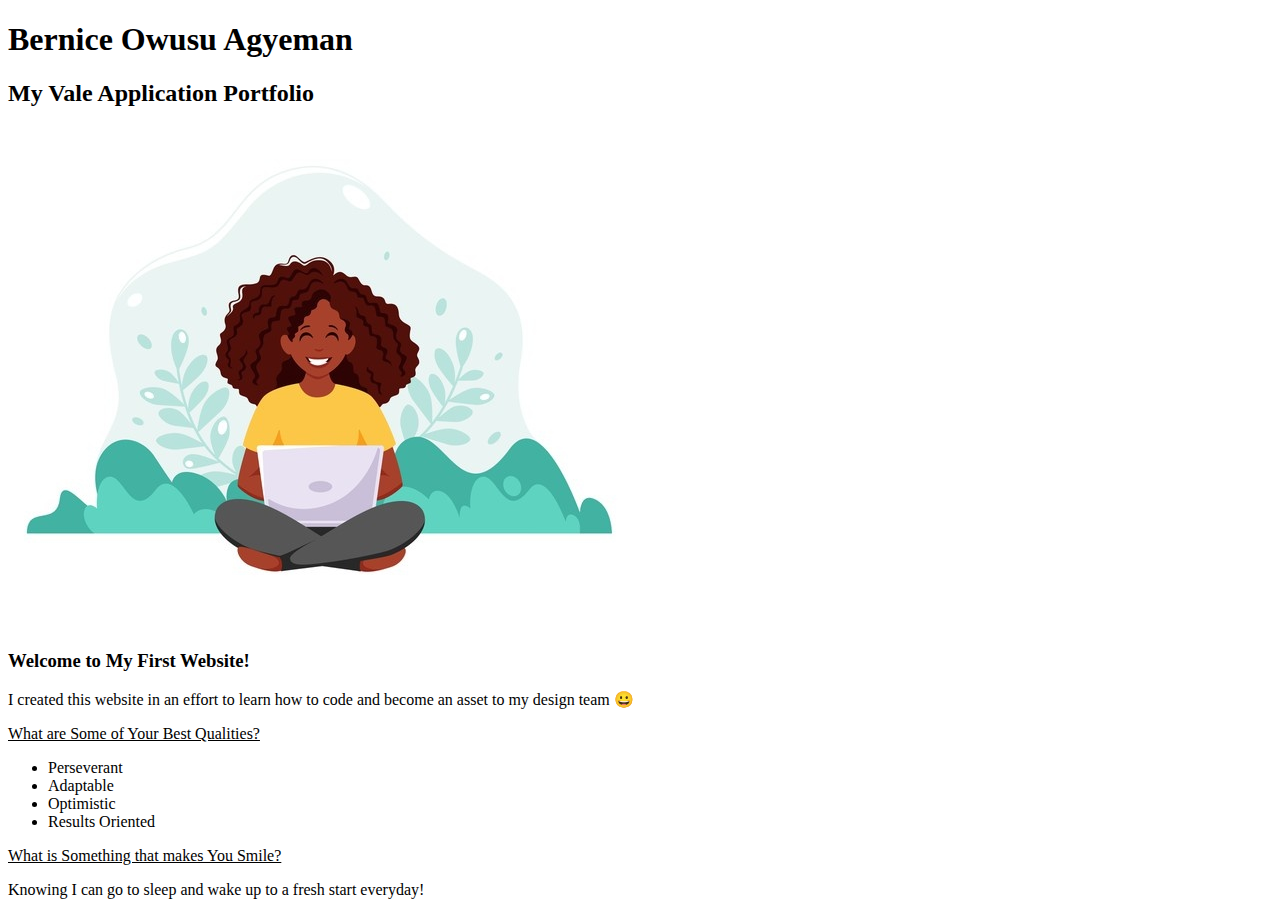
==== cv.html @ 6b208ef1 "Created Vale Applicaiton Portfolio" ====
<!DOCTYPE html>
<!--[if lt IE 7]>      <html class="no-js lt-ie9 lt-ie8 lt-ie7"> <![endif]-->
<!--[if IE 7]>         <html class="no-js lt-ie9 lt-ie8"> <![endif]-->
<!--[if IE 8]>         <html class="no-js lt-ie9"> <![endif]-->
<!--[if gt IE 8]>      <html class="no-js"> <!--<![endif]-->
<html>
  <head>
    <meta charset="utf-8">
    <meta http-equiv="X-UA-Compatible" content="IE=edge">
    <title>Bernice's Portfolio</title>
    <meta name="description" content="">
    <meta name="viewport" content="width=device-width, initial-scale=1">
    <link rel="stylesheet" href="">
  </head>
  <body>
    <!--[if lt IE 7]>
      <p class="browsehappy">You are using an <strong>outdated</strong> browser. Please <a href="#">upgrade your browser</a> to improve your experience.</p>
    <![endif]-->
  
    <div>
      <h1>Bernice Owusu Agyeman</h1>
    </div>
    <div>
      <h2>My Vale Application Portfolio</h2>
      <img src="Illustration papa.jpg" alt="Black Girl Using Laptop Illustration">
    </div>
    <div>
      <h3>Welcome to My First Website!</h3>
      <p>I created this website in an effort to learn how to code and become an asset to my design team 😀</p>
    </div>
    <div>
      <p>
        <u>
          What are Some of Your Best Qualities?
          </u>
      </p>
          <ul> 
            <li>Perseverant</li>
            <li>Adaptable</li>
            <li> Optimistic</li>
            <li>Results Oriented</li>
            </ul>
            <p>
              <u>
                What is Something that makes You Smile?
                </u>
            </p>
            <p>Knowing I can go to sleep and wake up to a fresh start everyday! </p>
            
    </div>
  </body>
</html>
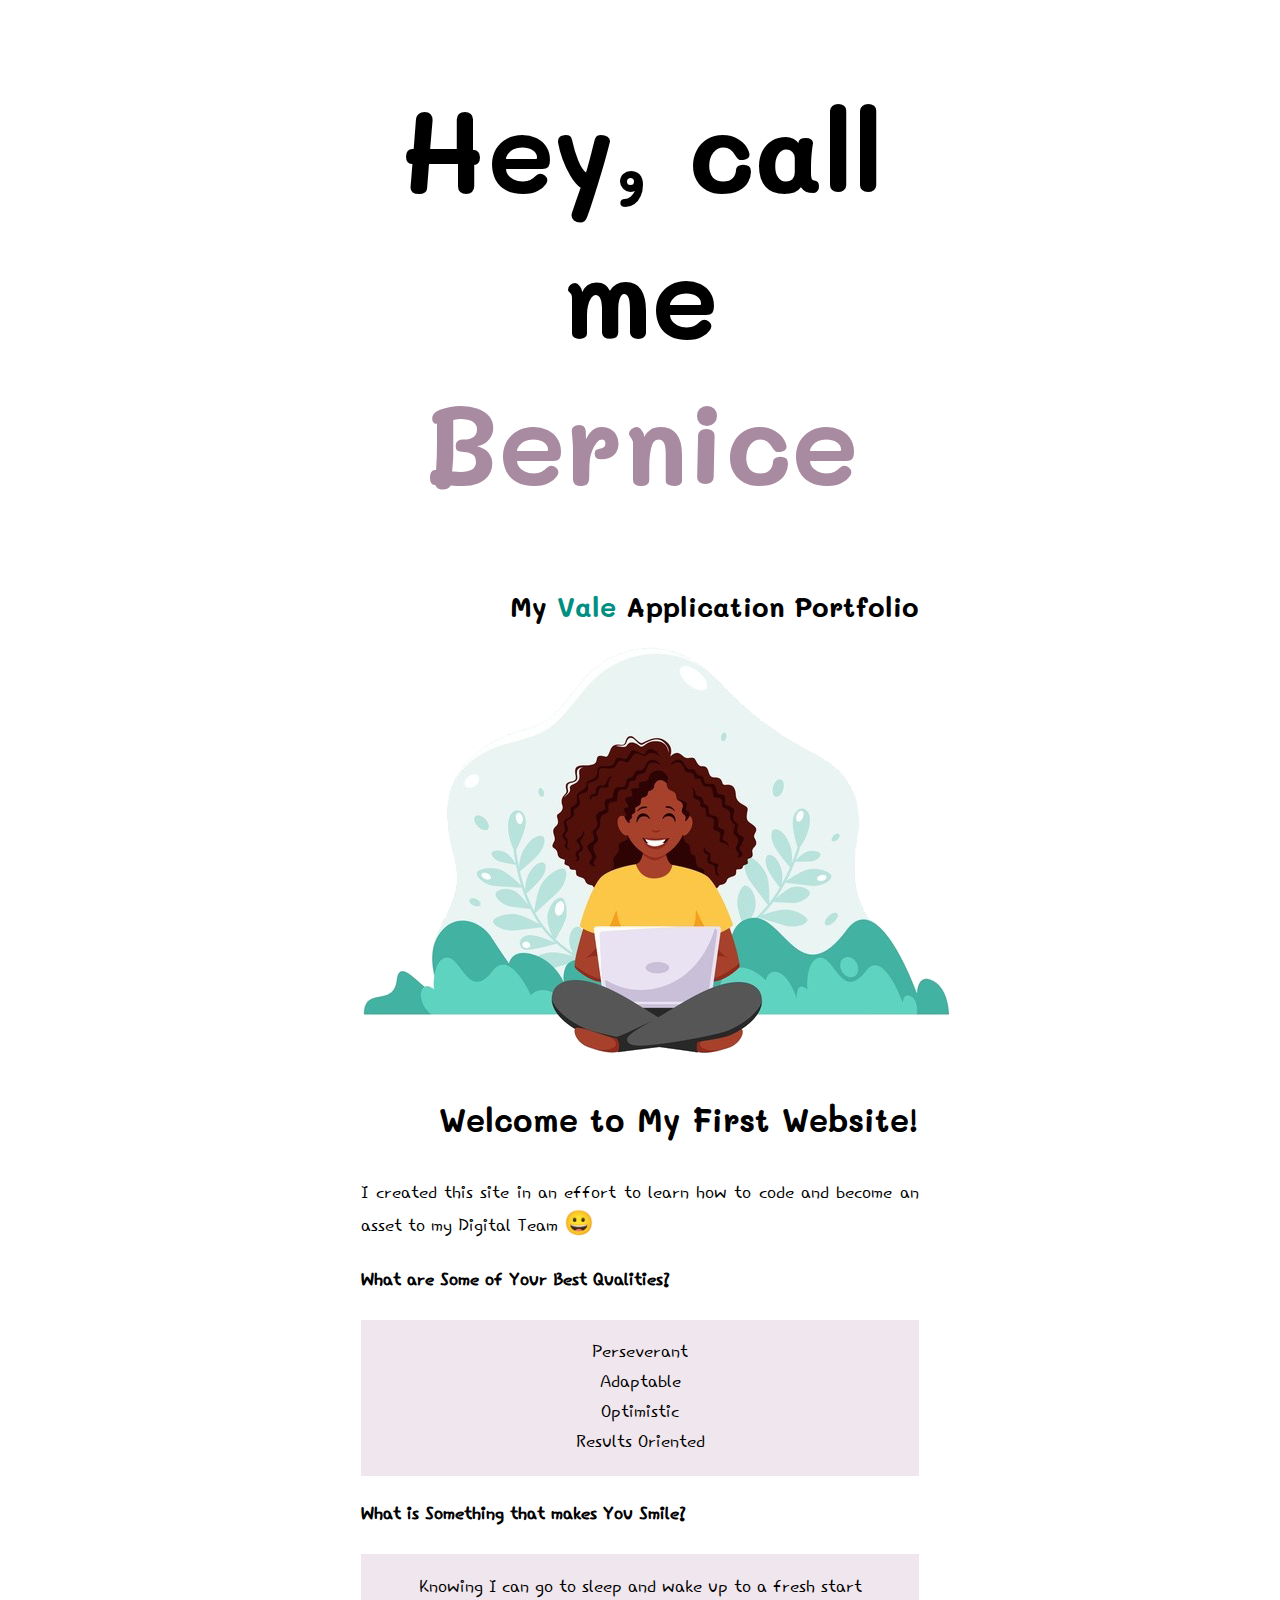
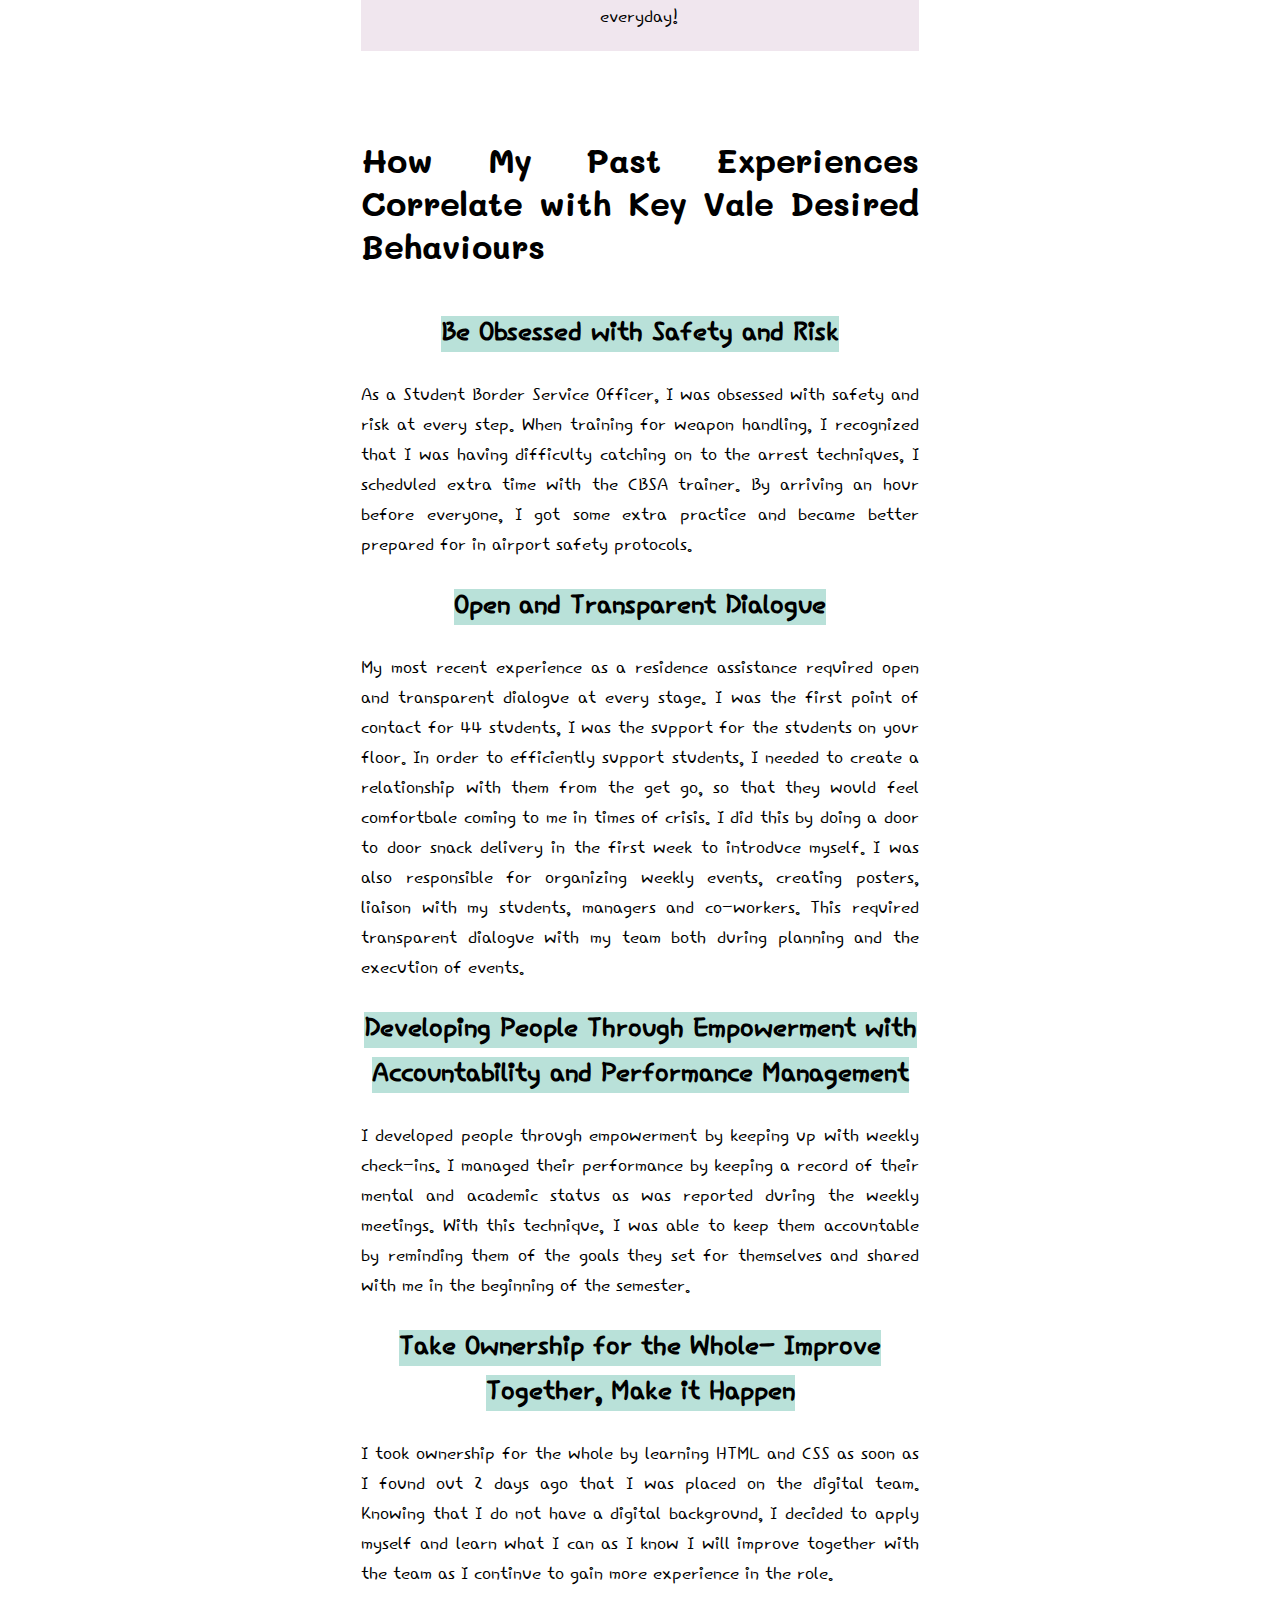
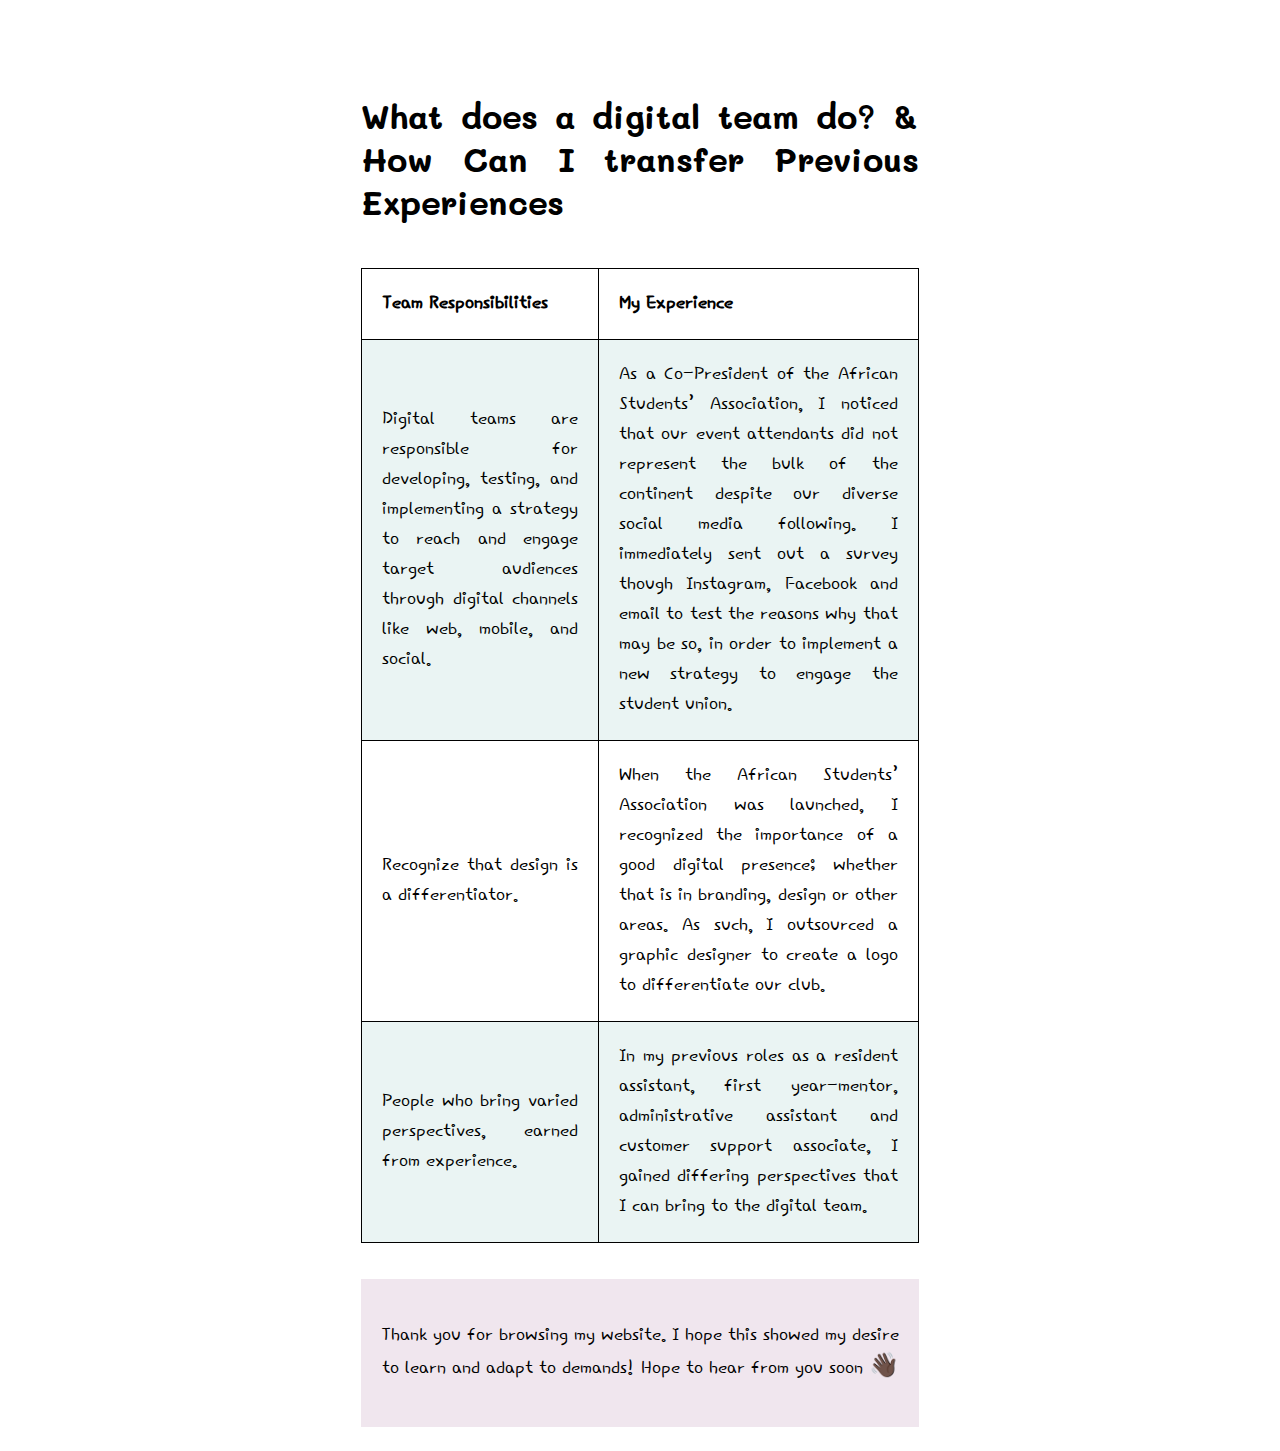
==== commit 6ccfdd69: "Final Product" ====
--- a/cv.html
+++ b/cv.html
@@ -4,51 +4,181 @@
 <!--[if IE 8]>         <html class="no-js lt-ie9"> <![endif]-->
 <!--[if gt IE 8]>      <html class="no-js"> <!--<![endif]-->
 <html>
-  <head>
-    <meta charset="utf-8">
-    <meta http-equiv="X-UA-Compatible" content="IE=edge">
-    <title>Bernice's Portfolio</title>
-    <meta name="description" content="">
-    <meta name="viewport" content="width=device-width, initial-scale=1">
-    <link rel="stylesheet" href="">
-  </head>
-  <body>
-    <!--[if lt IE 7]>
+
+<head>
+  <meta charset="utf-8">
+  <meta http-equiv="X-UA-Compatible" content="IE=edge">
+  <title>Bernice's Portfolio</title>
+  <meta name="description" content="">
+  <meta name="viewport" content="width=device-width, initial-scale=1">
+  <link rel="stylesheet" href="cv.css">
+  <link rel="preconnect" href="https://fonts.gstatic.com">
+<link href="https://fonts.googleapis.com/css2?family=Hi+Melody&family=Mali:wght@400;600;700&display=swap" rel="stylesheet">
+<link href="https://fonts.googleapis.com/css2?family=Dawning+of+a+New+Day&display=swap" rel="stylesheet">
+
+</head>
+
+<body>
+  <!--[if lt IE 7]>
       <p class="browsehappy">You are using an <strong>outdated</strong> browser. Please <a href="#">upgrade your browser</a> to improve your experience.</p>
     <![endif]-->
+
+  <div>
+    <h1>Hey, call me 
+      <span id="myname">Bernice</span>
+      </h1>
+  </div>
   
+  <div >
+    <h2>My 
+      <span id="company"> Vale </span>
+     Application Portfolio</h2>
+    <img src="Illustration papa.png" alt="Black Girl Using Laptop Illustration">
+  </div>
+  
+  <div>
+    <h3>Welcome to My First Website!</h3>
+    <p>I created this site in an effort to learn how to code and become an asset to my Digital Team 😀</p>
+  </div>
+  
+  <div>
+    <p>
+      <b>
+        What are Some of Your Best Qualities?
+      </b>
+    </p>
+    <ul class="vale">
+      <li>Perseverant</li>
+      <li>Adaptable</li>
+      <li> Optimistic</li>
+      <li>Results Oriented</li>
+    </ul>
+    <p>
+      <b>
+        What is Something that makes You Smile?
+      </b>
+    </p>
+    <p class="vale">Knowing I can go to sleep and wake up to a fresh start everyday! </p>
+  </div>
+    
+    <br>
+
     <div>
-      <h1>Bernice Owusu Agyeman</h1>
+      <h4>How My Past Experiences Correlate with Key Vale Desired Behaviours</h4>
+      <p class="thing">
+        <b class="highlight">Be Obsessed with Safety and Risk</b>
+      </p>
+      <p>As a Student Border Service Officer,
+        I was obsessed with safety and risk at every step.
+        When training for weapon handling,
+        I recognized that I was having difficulty catching
+        on to the arrest techniques, I scheduled extra time
+        with the CBSA trainer.
+        By arriving an hour before everyone, I got some
+        extra practice and became better prepared for in airport
+        safety protocols.
+      </p>
+      
+      <p class="thing">
+        <b class="highlight">Open and Transparent Dialogue</b>
+      </p>
+      <p>My most recent experience as a residence 
+        assistance required open and transparent 
+        dialogue at every stage.  I was the first point of 
+        contact for 44 students, I was the support for the 
+        students on your floor. In order to efficiently 
+        support students, I needed to create a relationship with them from the get go,
+         so that they would feel comfortbale coming to me in times of crisis. I did this by doing a door to door snack delivery in the first week to introduce myself. 
+          I was also responsible
+         for organizing weekly events, creating posters,
+         liaison with my students, managers and co-workers. 
+         This required transparent dialogue with my team both during planning and the execution of events.
+      </p>
+
+      <p class="thing">
+        <b class="highlight">Developing People Through 
+          Empowerment with Accountability
+           and Performance Management 
+        </b>
+      </p>
+      <p>
+        I developed people through empowerment
+         by keeping up with weekly check-ins. 
+         I managed their performance by keeping a 
+         record of their mental and academic status
+          as was reported during the weekly meetings.
+           With this technique, I was able to keep them
+            accountable by reminding them of the goals
+             they set for themselves
+         and shared with me in the beginning of the semester. 
+      </p>
+      <p class="thing">
+        <b class="highlight">      
+          Take Ownership for the Whole- 
+          Improve Together, Make it Happen
+        </b>
+      </p>
+      <p>
+        I took ownership for the whole by learning 
+        HTML and CSS as soon as I found out 2 days 
+        ago that I was placed on the digital team. 
+        Knowing that I do not have a digital background, 
+        I decided to apply myself and learn what I can
+         as I know I will improve together with the
+         team as I continue to gain more experience in the role. 
+      </p>
     </div>
+      <br>
+      <br>
     <div>
-      <h2>My Vale Application Portfolio</h2>
-      <img src="Illustration papa.jpg" alt="Black Girl Using Laptop Illustration">
+      <h4>What does a digital team do? & How Can I transfer Previous Experiences</h4>
+        <table>
+          <tr>
+            <th>
+              Team Responsibilities</th>
+            <th>My Experience</th>
+          </tr>
+          <tr>
+            <td>Digital teams are responsible for developing,
+               testing, and implementing a strategy to reach 
+               and engage target audiences 
+              through digital channels like web, 
+              mobile, and social.
+            </td>
+            <td>
+              As a Co-President of the African Students’
+               Association, I noticed that our event attendants
+                did not represent the bulk of the continent 
+                despite our diverse social media following.  I immediately sent out a survey though Instagram, 
+                Facebook and email to test the reasons why that may be so, in order 
+              to implement a new strategy to engage the student union. 
+            </td>
+          </tr>
+
+        <tr>
+          <td>
+            Recognize that design is a differentiator.</td>
+            <td>When the African Students’ Association was launched,
+               I recognized the importance of a good digital presence; whether that is in branding, design or other areas. 
+               As such, I outsourced a graphic designer to create
+                a logo to differentiate our club. </td>
+        </tr>
+        <tr>
+          <td>People who bring varied perspectives, earned from experience.</td>
+          <td>In my previous roles as a resident assistant, first year-mentor,
+             administrative assistant and customer support associate, I
+              gained differing perspectives that I can bring to the digital team. </td>
+        </tr>
+        </table>
     </div>
-    <div>
-      <h3>Welcome to My First Website!</h3>
-      <p>I created this website in an effort to learn how to code and become an asset to my design team 😀</p>
-    </div>
-    <div>
+<br>
+<br>
+    <div class="vale">
       <p>
-        <u>
-          What are Some of Your Best Qualities?
-          </u>
-      </p>
-          <ul> 
-            <li>Perseverant</li>
-            <li>Adaptable</li>
-            <li> Optimistic</li>
-            <li>Results Oriented</li>
-            </ul>
-            <p>
-              <u>
-                What is Something that makes You Smile?
-                </u>
-            </p>
-            <p>Knowing I can go to sleep and wake up to a fresh start everyday! </p>
-            
-    </div>
-  </body>
+      Thank you for browsing my website. I hope this showed my desire to learn and adapt to demands! Hope to hear from you soon 👋🏿 </div>
+    </p>
+      
+</body>
+
 </html>
 
-
--- a/cv.css
+++ b/cv.css
@@ -0,0 +1,89 @@
+h1, h2, h3, h4, h5 {
+    font-family: 'Mali', cursive;
+}
+
+p, ul, table  {
+    font-family: 'Hi Melody', cursive;
+    font-size: 1.5em;
+}
+
+ul{
+    list-style-type: none;
+}
+#myConclusion {
+    font-family: 'Dawning of a New Day', cursive;
+    font-size: 1.9em;
+    text-align: center;
+    background-color:#e8d3e3;
+}
+
+html, body{
+    text-align: justify;
+    margin-right: 17%;
+    margin-left: 17%;
+}
+
+h1 {
+    text-align: center ;
+    font-size: 7em;
+}
+
+h2 {
+    font-size: 1.7em;
+    text-align: right;
+    /* margin-bottom: 0%; */
+}
+
+h3{
+    font-size: 2.0em;
+    text-align: right;
+    margin-top: 7%;
+    margin-bottom: 7%;
+}
+
+h4, h5 {
+    font-size:2.1em;
+}
+
+#myname {
+    color:#a88aa1;
+}
+
+#company {
+    color:#018F83;
+}
+
+img{
+    text-align: center;
+    /* width: 105%; */
+}
+
+th, td {
+    padding: 20px;
+  }
+
+table, th, td {
+    border: 1px solid black;
+  }
+
+  table {
+    border-collapse: collapse;
+  }
+
+  tr:nth-child(even){background-color: #eaf4f3;}
+
+ .highlight {
+background-color:#b9e1d9;
+font-size:1.5em ;
+}
+ .thing {
+     text-align: center;
+ }
+
+ .vale {
+     margin-right: 0%;
+     margin-left: 0%;
+     background-color: #f0e6ee;
+     text-align: center;
+     padding: 3.3%;
+ }